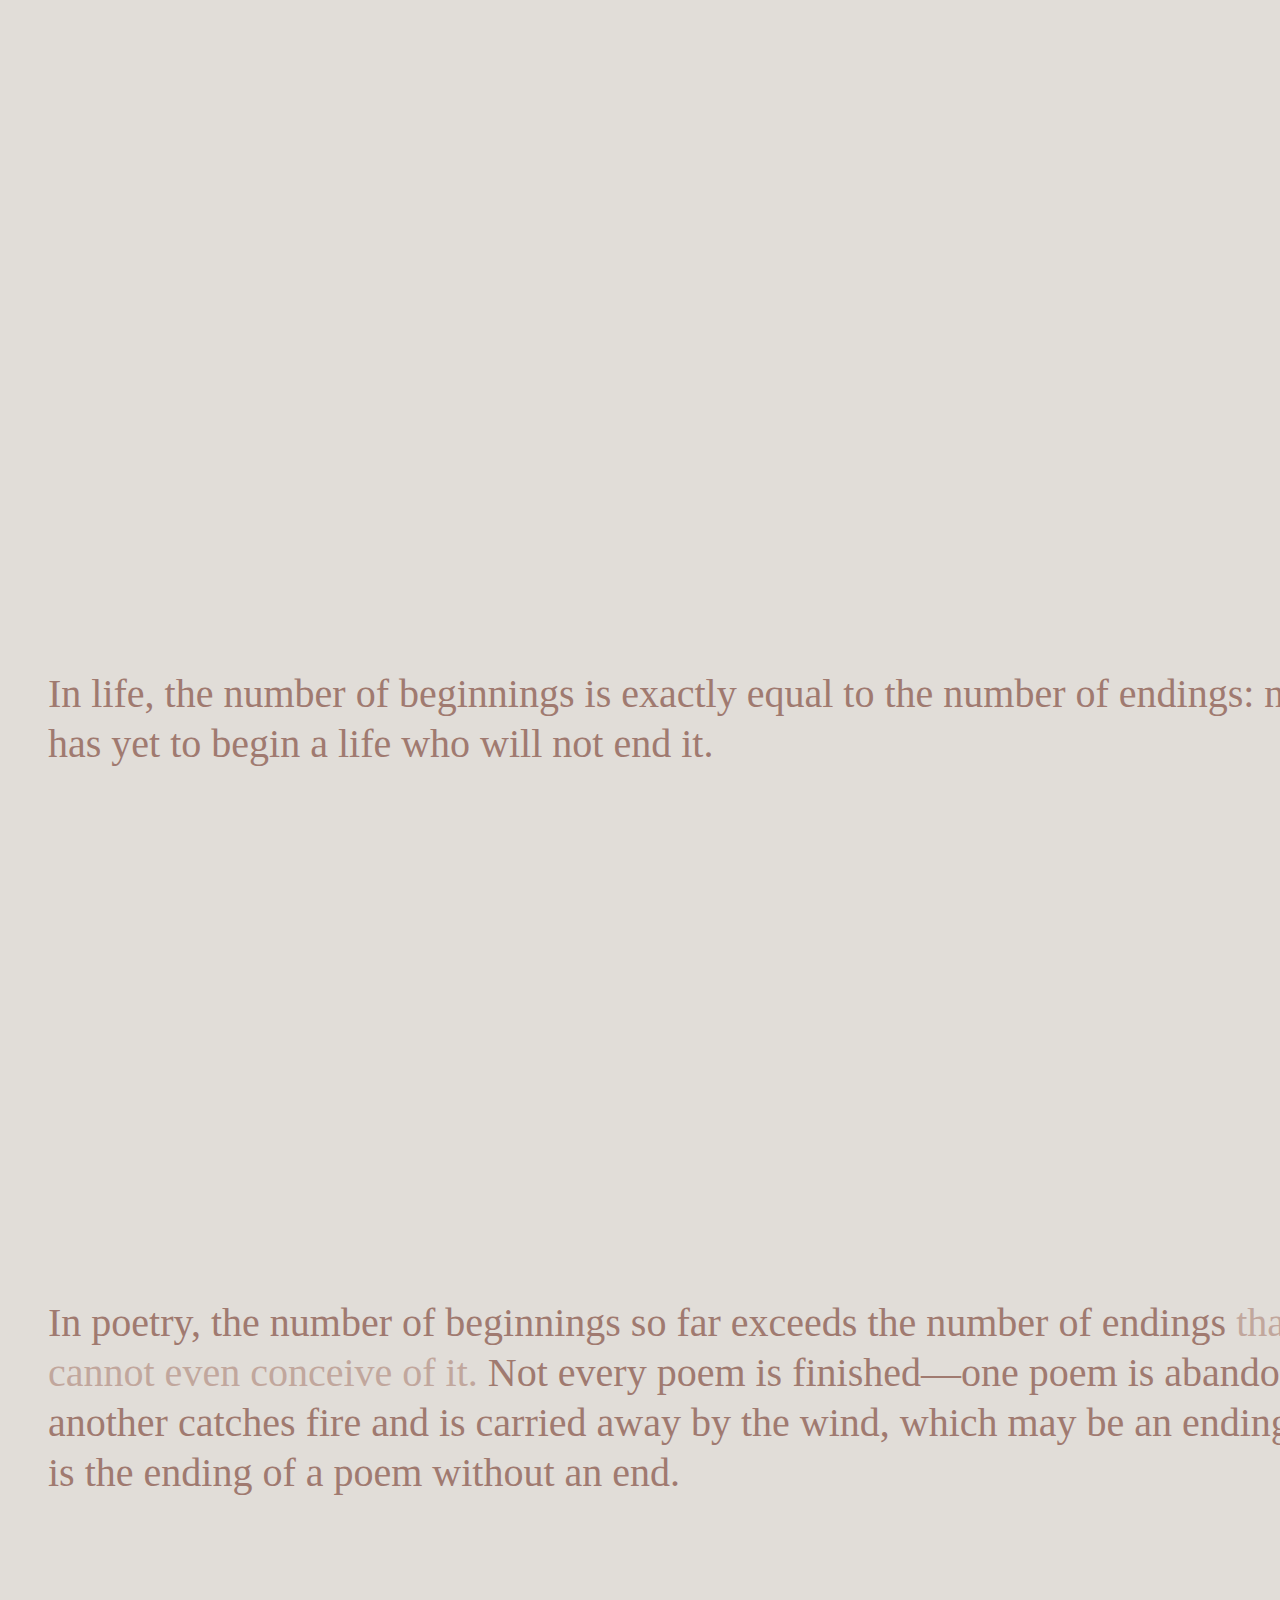
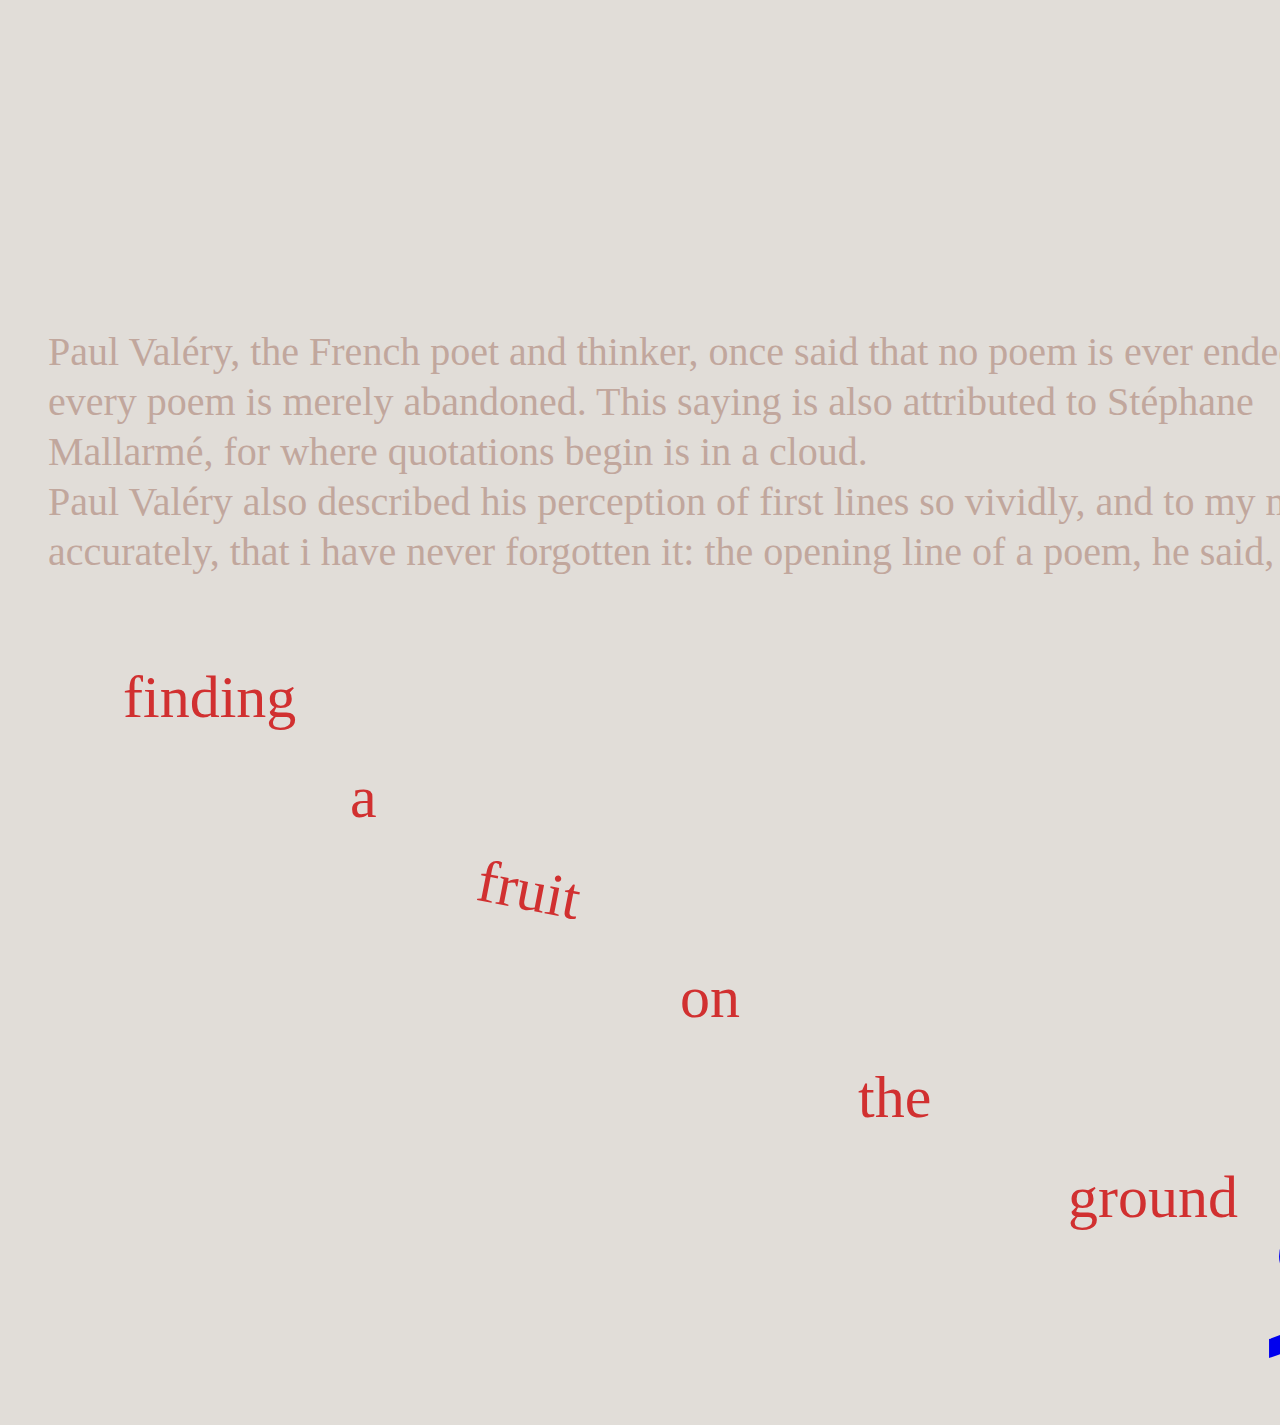
==== 2.html @ 18ea4d53 "updage" ====
<!DOCTYPE html>
<html>
<head>
	<title>Second Page</title>
	<link rel="stylesheet"  href="style.css">
</head>
<body>
	<div>
		<p>&nbsp;</p>
		<p><span style="color:#A07A70">In life, the number of beginnings is exactly equal to the number of endings: no one has yet to begin a life who will not end it.</span>
		</p>
		<p><span style="color:#A07A70">In poetry, the number of beginnings so far exceeds the number of endings</span> that we cannot even conceive of it.<span style="color:#A07A70">
	  	Not every poem is finished—one poem is abandoned, another catches fire and is carried away by the wind, which may be an ending, but it is the ending of a poem without an end.</span>
		</p>
	  	<p>Paul Valéry, the French poet and thinker, once said that no poem is ever ended, that every poem is merely abandoned. This saying is also attributed to Stéphane Mallarmé, for where quotations begin is in a cloud. 
	  	<br>Paul Valéry also described his perception of first lines so vividly, and to my mind so accurately, that i have never forgotten it: the opening line of a poem, he said, is like 
	  	</p>
  	</div>
  	<p class="finding">finding
  	</p>
  	<p class="a">a
  	</p>
  	<p class="fruit">fruit
  	</p>
  	<p class="on">on
  	</p>
  	<p class="the">the
  	</p>
  	<p class="ground">ground
  	</p>
  	<p class="mark"><a href="3.html">,</a>
  	</p>

 
</body>
</html>

</body>
</html>
---- style.css ----
body{
	background-color: #E1DDD8;
}

h1{
	font-size: 200px;
  	background: -webkit-linear-gradient(#A07A70 0%, rgba(160,122,112,0) 100%);
  	-webkit-background-clip: text;
  	-webkit-text-fill-color: transparent;
  	font-family: IM FELL DW Pica;
}


p {
	text-align:left;
	font-family:IM FELL DW Pica;
	font-size:40px;
	color:#C1A79D;
	line-height: 50px;
	width: 1374px;
	height: 589px;
	left: 66px;
	top: 328px;
}

div{
	margin: 40px;
}

.finding{
	position: absolute;
	width: 179px;
	height: 74px;
	left: 123px;
	top: 2200px;

	font-family: IM FELL DW Pica;
	font-size: 60px;
	line-height: 75px;

	color: #D13030;
}

.finding:hover{
	color:#000000;
}

.a{
	position: absolute;
	width: 40px;
	height: 70px;
	left: 350px;
	top: 2300px;

	font-family: IM FELL DW Pica;
	font-size: 60px;
	line-height: 75px;

	color: #D13030;
}

.a:hover{
	color:#000000;
}

.fruit{
	position: absolute;
	width: 178px;
	height: 71px;
	left: 477.47px;
	top: 2400px;

	font-family: IM FELL DW Pica;
	font-size: 60px;
	line-height: 75px;

	color: #D13030;

	transform: rotate(11.07deg);
}

.fruit:hover{
	color:#000000;
}
.on{
	position: absolute;
	width: 89px;
	height: 70px;
	left: 680px;
	top: 2500px;

	font-family: IM FELL DW Pica;
	font-size: 60px;
	line-height: 75px;

	color: #D13030;
}

.on:hover{
	color:#000000;
}

.the{
	position: absolute;
	width: 107px;
	height: 70px;
	left: 858px;
	top: 2600px;

	font-family: IM FELL DW Pica;
	font-size: 60px;
	line-height: 75px;
	color: #D13030;
}
.the:hover{
	color:#000000;
}

.ground{
	position: absolute;
	width: 178px;
	height: 70px;
	left: 1068px;
	top: 2700px;

	font-family: IM FELL DW Pica;
	font-size: 60px;
	line-height: 75px;

	color: #D13030;
}

.ground:hover{
	color:#000000;
}

.mark{
	position: absolute;
	width: 178px;
	height: 70px;
	left: 1250px;
	top: 1900px;

	font-family: IM FELL DW Pica;
	font-style: normal;
	font-weight: normal;
	font-size: 500px;
	line-height: 625px;
}

a:link{
  text-decoration: none;
}

.The{
	position: absolute;
	width: 180px;
	height: 144px;
	left: 830px;
	top: 1720px;

	font-family: IM FELL DW Pica;
	font-size: 40px;
	line-height: 75px;

	color: #D13030;
}

.poem{
	position: absolute;
	width: 180px;
	height: 144px;
	left: 950px;
	top: 1760px;

	font-family: IM FELL DW Pica;
	font-size: 40px;
	line-height: 75px;

	color: #D13030;
}

.is{
	position: absolute;
	width: 180px;
	height: 144px;
	left: 600px;
	top: 1800px;

	font-family: IM FELL DW Pica;
	font-size: 40px;
	line-height: 75px;

	color: #D13030;
}
.an{
	position: absolute;
	width: 180px;
	height: 144px;
	left: 1000px;
	top: 1860px;

	font-family: IM FELL DW Pica;
	font-size: 40px;
	line-height: 75px;

	color: #D13030;
}

.interpretation{
	position: absolute;
	width: 180px;
	height: 144px;
	left: 700px;
	top: 2000px;

	font-family: IM FELL DW Pica;
	font-size: 40px;
	line-height: 75px;

	color: #D13030;
}

.of{
	position: absolute;
	width: 180px;
	height: 144px;
	left: 1300px;
	top: 2300px;

	font-family: IM FELL DW Pica;
	font-size: 40px;
	line-height: 75px;

	color: #D13030;
}

.weird{
	position: absolute;
	width: 180px;
	height: 144px;
	left: 200px;
	top: 2600px;

	font-family: IM FELL DW Pica;
	font-size: 40px;
	line-height: 75px;

	color: #D13030;
}

.theatrical{
	position: absolute;
	width: 180px;
	height: 144px;
	left: 570px;
	top: 2800px;

	font-family: IM FELL DW Pica;
	font-size: 40px;
	line-height: 75px;

	color: #D13030;
}

.shit{
	position: absolute;
	width: 180px;
	height: 144px;
	left: 760px;
	top: 3000px;

	font-family: IM FELL DW Pica;
	font-size: 40px;
	line-height: 75px;

	color: #D13030;
}
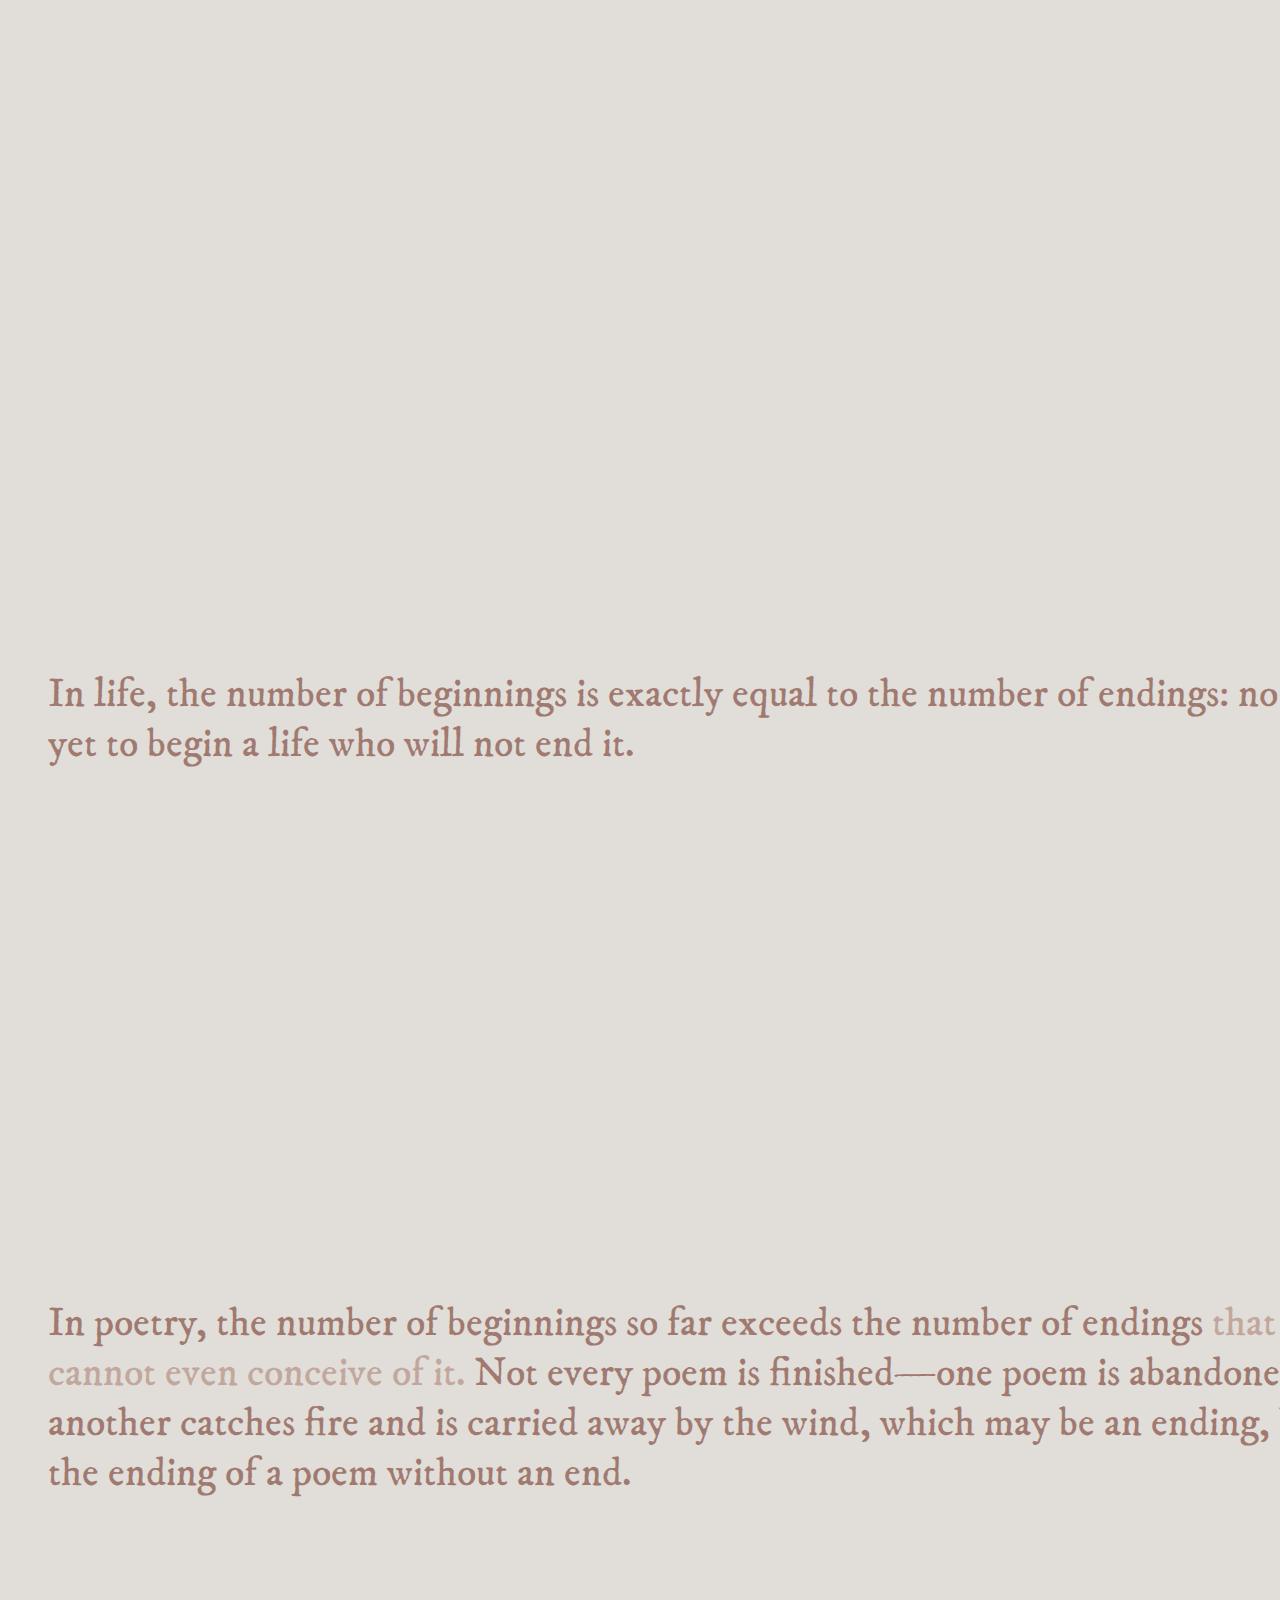
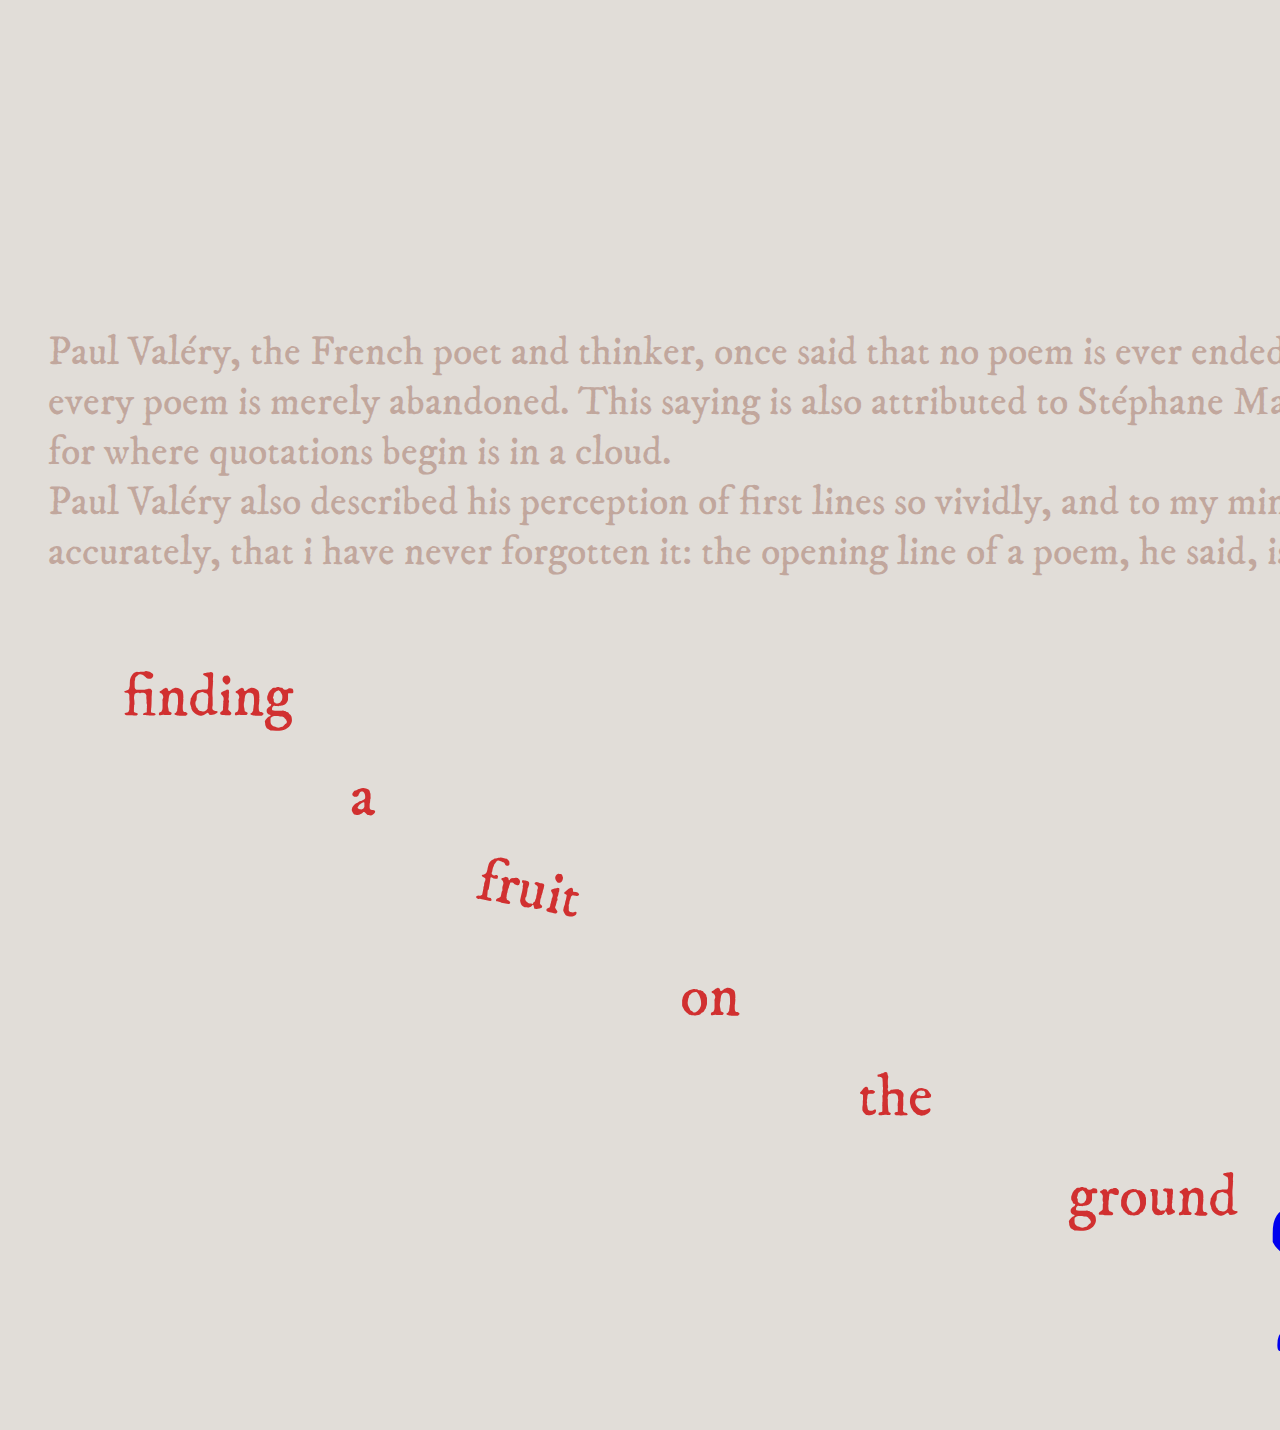
==== commit 5e957d73: "S" ====
--- a/2.html
+++ b/2.html
@@ -1,8 +1,10 @@
 <!DOCTYPE html>
 <html>
 <head>
-	<title>Second Page</title>
-	<link rel="stylesheet"  href="style.css">
+    <meta charset="utf-8">
+    <meta name="viewport" content="width=device-width,initial-scale=1">
+  	<title>Second Page</title>
+  	<link rel="stylesheet"  href="style.css">
 </head>
 <body>
 	<div>
@@ -16,24 +18,23 @@
 	  	<br>Paul Valéry also described his perception of first lines so vividly, and to my mind so accurately, that i have never forgotten it: the opening line of a poem, he said, is like 
 	  	</p>
   	</div>
-  	<p class="finding">finding
-  	</p>
-  	<p class="a">a
-  	</p>
-  	<p class="fruit">fruit
-  	</p>
-  	<p class="on">on
-  	</p>
-  	<p class="the">the
-  	</p>
-  	<p class="ground">ground
-  	</p>
+ 
+    	<p class="finding">finding
+    	</p>
+    	<p class="a">a
+    	</p>
+    	<p class="fruit">fruit
+    	</p>
+    	<p class="on">on
+    	</p>
+    	<p class="the">the
+    	</p>
+    	<p class="ground">ground
+    	</p>
+
   	<p class="mark"><a href="3.html">,</a>
   	</p>
 
  
 </body>
-</html>
-
-</body>
 </html>--- a/style.css
+++ b/style.css
@@ -1,3 +1,24 @@
+@font-face {
+    font-family: 'im_fell_dw_picaregular';
+    src: url('fonts/imfelldwpica-regular-webfont.woff2') format('woff2'),
+         url('fonts/imfelldwpica-regular-webfont.woff') format('woff');
+    font-weight: normal;
+    font-style: normal;
+
+}
+
+
+
+
+@font-face {
+    font-family: 'im_fell_dw_picaitalic';
+    src: url('fonts/imfelldwpica-italic-webfont.woff2') format('woff2'),
+         url('fonts/imfelldwpica-italic-webfont.woff') format('woff');
+    font-weight: normal;
+    font-style: normal;
+
+}
+
 body{
 	background-color: #E1DDD8;
 }
@@ -7,13 +28,14 @@
   	background: -webkit-linear-gradient(#A07A70 0%, rgba(160,122,112,0) 100%);
   	-webkit-background-clip: text;
   	-webkit-text-fill-color: transparent;
-  	font-family: IM FELL DW Pica;
-}
-
+  	font-family: 'im_fell_dw_picaregular';
+  	justify-content: space-between;
+    position: relative;
+  }
 
 p {
 	text-align:left;
-	font-family:IM FELL DW Pica;
+	font-family:'im_fell_dw_picaregular';
 	font-size:40px;
 	color:#C1A79D;
 	line-height: 50px;
@@ -34,7 +56,7 @@
 	left: 123px;
 	top: 2200px;
 
-	font-family: IM FELL DW Pica;
+	font-family: 'im_fell_dw_picaregular';
 	font-size: 60px;
 	line-height: 75px;
 
@@ -52,7 +74,7 @@
 	left: 350px;
 	top: 2300px;
 
-	font-family: IM FELL DW Pica;
+	font-family:'im_fell_dw_picaregular';
 	font-size: 60px;
 	line-height: 75px;
 
@@ -70,7 +92,7 @@
 	left: 477.47px;
 	top: 2400px;
 
-	font-family: IM FELL DW Pica;
+	font-family:'im_fell_dw_picaregular';
 	font-size: 60px;
 	line-height: 75px;
 
@@ -89,7 +111,7 @@
 	left: 680px;
 	top: 2500px;
 
-	font-family: IM FELL DW Pica;
+	font-family: 'im_fell_dw_picaregular';
 	font-size: 60px;
 	line-height: 75px;
 
@@ -107,7 +129,7 @@
 	left: 858px;
 	top: 2600px;
 
-	font-family: IM FELL DW Pica;
+	font-family: 'im_fell_dw_picaregular';
 	font-size: 60px;
 	line-height: 75px;
 	color: #D13030;
@@ -123,7 +145,7 @@
 	left: 1068px;
 	top: 2700px;
 
-	font-family: IM FELL DW Pica;
+	font-family:'im_fell_dw_picaregular';
 	font-size: 60px;
 	line-height: 75px;
 
@@ -141,7 +163,7 @@
 	left: 1250px;
 	top: 1900px;
 
-	font-family: IM FELL DW Pica;
+	font-family:'im_fell_dw_picaregular';
 	font-style: normal;
 	font-weight: normal;
 	font-size: 500px;
@@ -157,9 +179,9 @@
 	width: 180px;
 	height: 144px;
 	left: 830px;
-	top: 1720px;
-
-	font-family: IM FELL DW Pica;
+	top: 1800px;
+
+	font-family: 'im_fell_dw_picaregular';
 	font-size: 40px;
 	line-height: 75px;
 
@@ -173,7 +195,7 @@
 	left: 950px;
 	top: 1760px;
 
-	font-family: IM FELL DW Pica;
+	font-family: 'im_fell_dw_picaregular';
 	font-size: 40px;
 	line-height: 75px;
 
@@ -187,7 +209,7 @@
 	left: 600px;
 	top: 1800px;
 
-	font-family: IM FELL DW Pica;
+	font-family:'im_fell_dw_picaregular';
 	font-size: 40px;
 	line-height: 75px;
 
@@ -200,7 +222,7 @@
 	left: 1000px;
 	top: 1860px;
 
-	font-family: IM FELL DW Pica;
+	font-family:'im_fell_dw_picaregular';
 	font-size: 40px;
 	line-height: 75px;
 
@@ -214,7 +236,7 @@
 	left: 700px;
 	top: 2000px;
 
-	font-family: IM FELL DW Pica;
+	font-family: 'im_fell_dw_picaregular';
 	font-size: 40px;
 	line-height: 75px;
 
@@ -228,7 +250,7 @@
 	left: 1300px;
 	top: 2300px;
 
-	font-family: IM FELL DW Pica;
+	font-family:'im_fell_dw_picaregular';
 	font-size: 40px;
 	line-height: 75px;
 
@@ -242,7 +264,7 @@
 	left: 200px;
 	top: 2600px;
 
-	font-family: IM FELL DW Pica;
+	font-family:'im_fell_dw_picaregular';
 	font-size: 40px;
 	line-height: 75px;
 
@@ -256,7 +278,7 @@
 	left: 570px;
 	top: 2800px;
 
-	font-family: IM FELL DW Pica;
+	font-family:'im_fell_dw_picaregular';
 	font-size: 40px;
 	line-height: 75px;
 
@@ -270,16 +292,85 @@
 	left: 760px;
 	top: 3000px;
 
-	font-family: IM FELL DW Pica;
-	font-size: 40px;
-	line-height: 75px;
-
-	color: #D13030;
-}
-
-
-
-
-
-
-
+	font-family:'im_fell_dw_picaregular';
+	font-size: 40px;
+	line-height: 75px;
+
+	color: #D13030;
+}
+
+.arrow{
+	position: absolute;
+	font-size:1000px;
+  	background: -webkit-linear-gradient(180deg, #C1A79D 15.45%, rgba(193, 167, 157, 0) 85.98%);
+  	-webkit-background-clip: text;
+  	-webkit-text-fill-color: transparent;
+  	padding-bottom: 0.2em;
+  	padding-top: 0.2em;
+  	padding-right: 0.2em;
+	width: 180px;
+	height: 144px;
+	left: 1000px;
+	top: 2000px;
+}
+
+.colon{
+	color: #A07A70;
+	position: absolute;
+	width: 449px;
+	height: 1446px;
+	left: 1063.5px;
+	top: 2100px;
+
+	font-family:'im_fell_dw_picaregular';
+	font-style: normal;
+	font-weight: normal;
+	font-size: 1000px;
+	line-height: 625px;
+	transform: rotate(3.55deg);
+}
+
+body.fourth{background: linear-gradient(180deg, #E1DDD8 0%, #D0CAC6 100%);
+	}
+
+.wrapper{
+	color: #A07A70;
+	text-align: center;
+}
+
+.scroll{
+	font-size: 1000px;
+	text-align: center;
+}
+
+.dark-mode {
+  background-color: black;
+  color: white;
+}
+
+.ending{
+  	background: -webkit-linear-gradient(#A07A70 0%, rgba(160, 122, 112, 0) 35%);
+  	-webkit-background-clip: text;
+  	-webkit-text-fill-color: transparent;
+}
+
+@media (max-width: 600px) {
+  h1 {
+    font-size: 80px;
+}
+  
+  body{
+  	background-color: #C1A79D;
+
+}
+.arrow{
+	background: -webkit-linear-gradient(180deg, #E1DDD8 15.45%, rgba(193, 167, 157, 0) 85.98%);
+  	-webkit-background-clip: text;
+  	-webkit-text-fill-color: transparent;
+}
+
+p{
+	max-width: 100%;
+}
+
+}